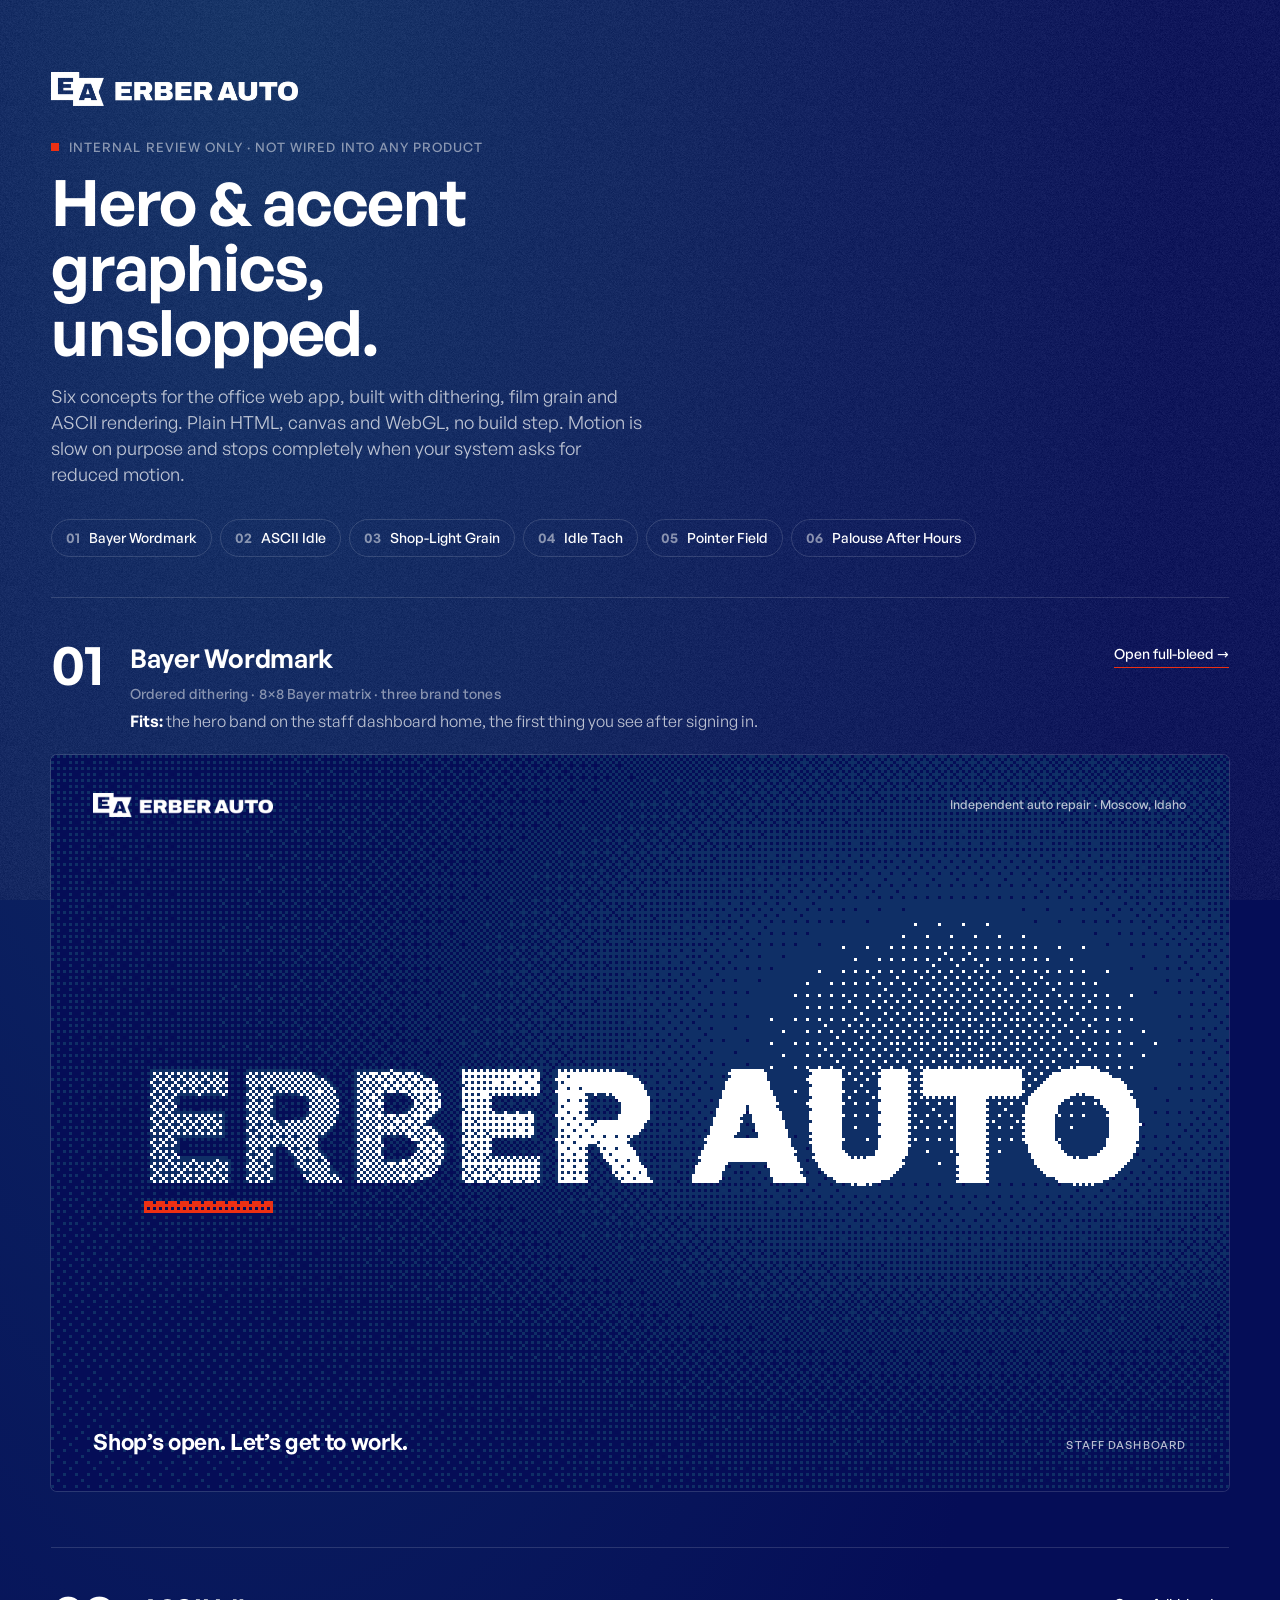
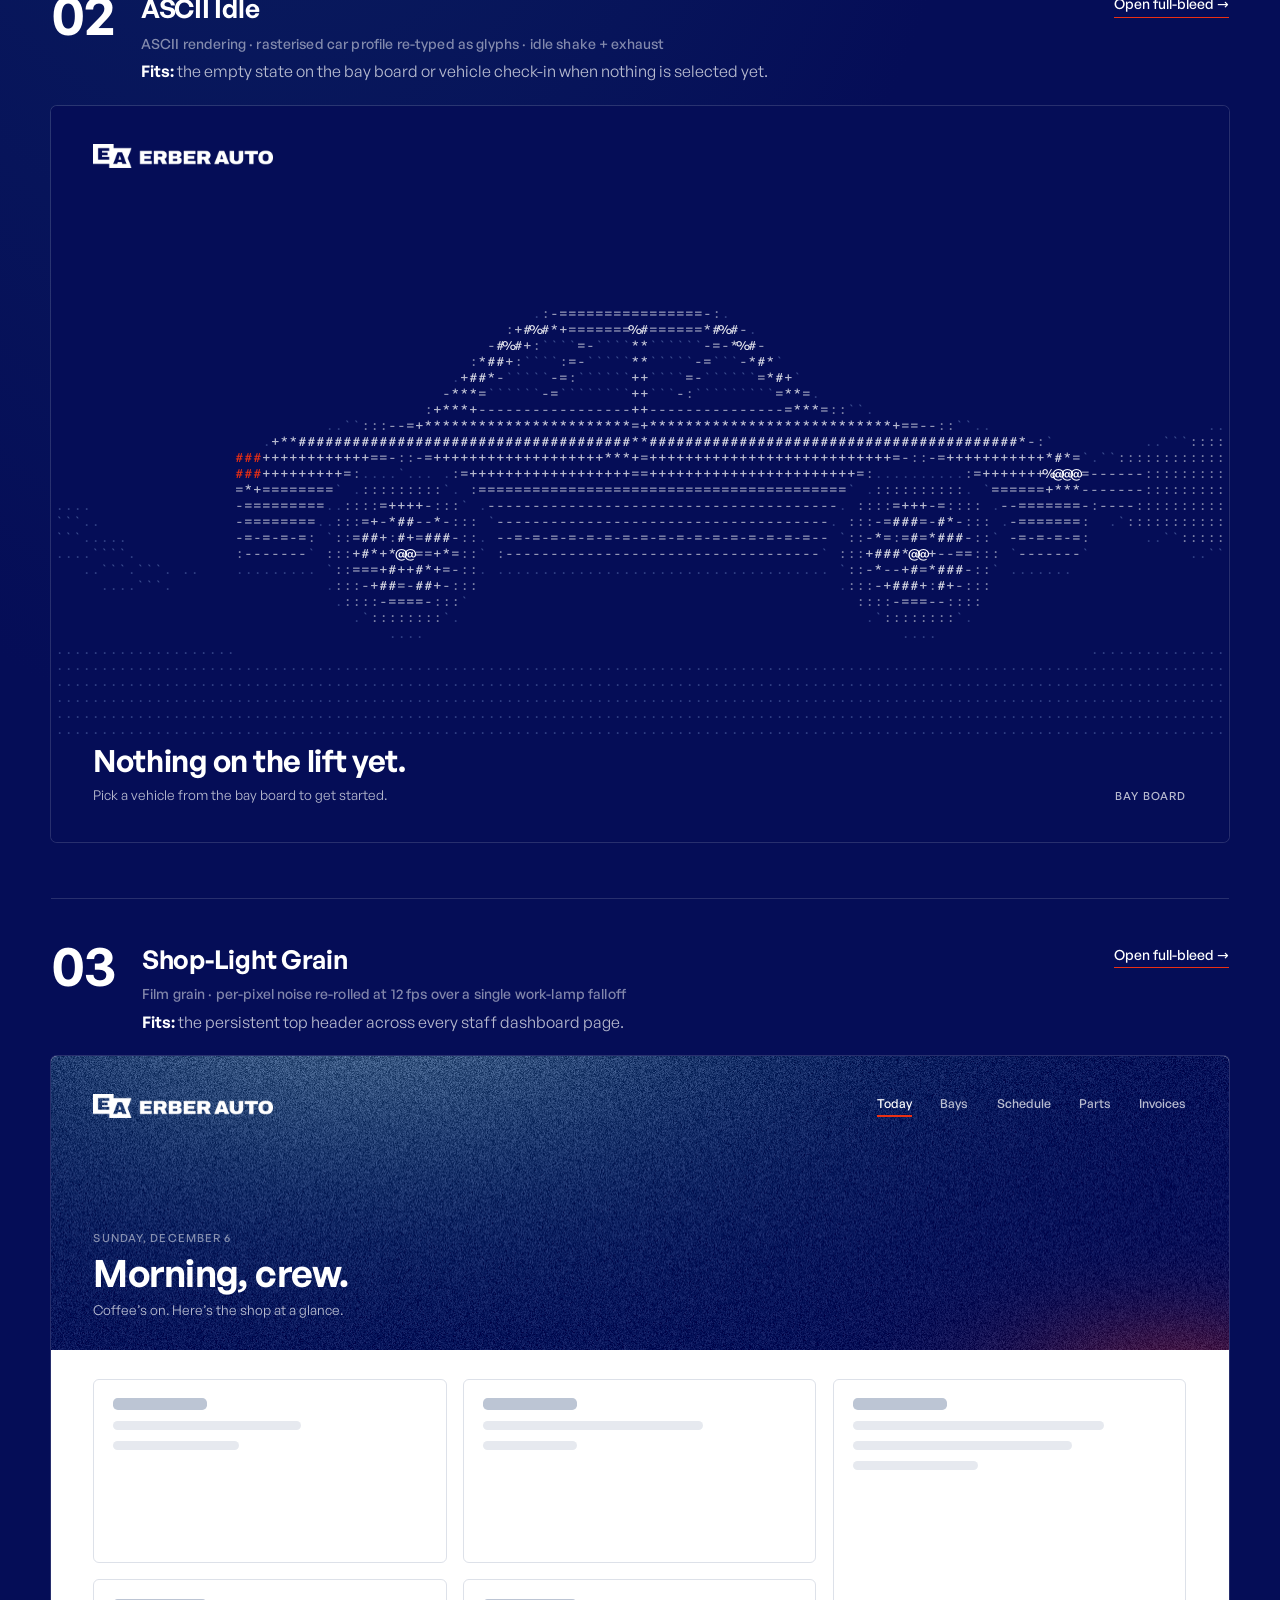
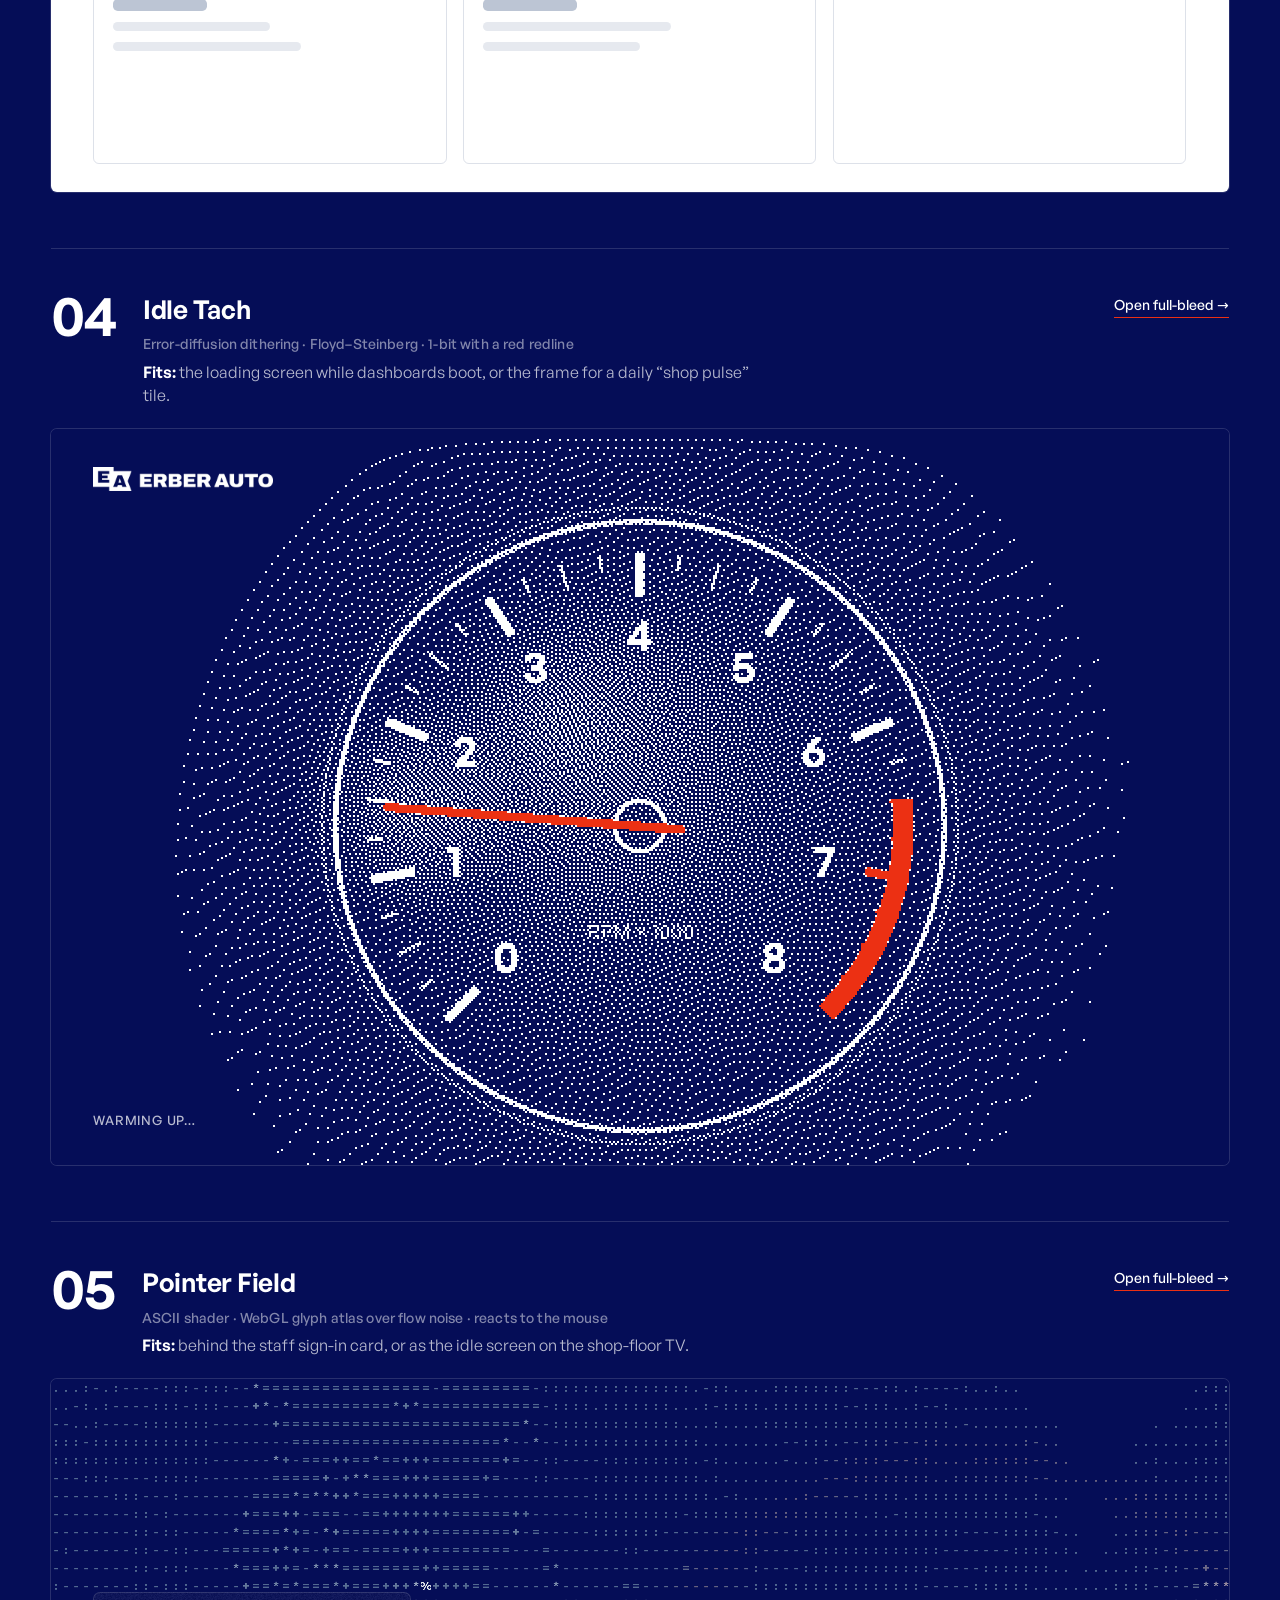
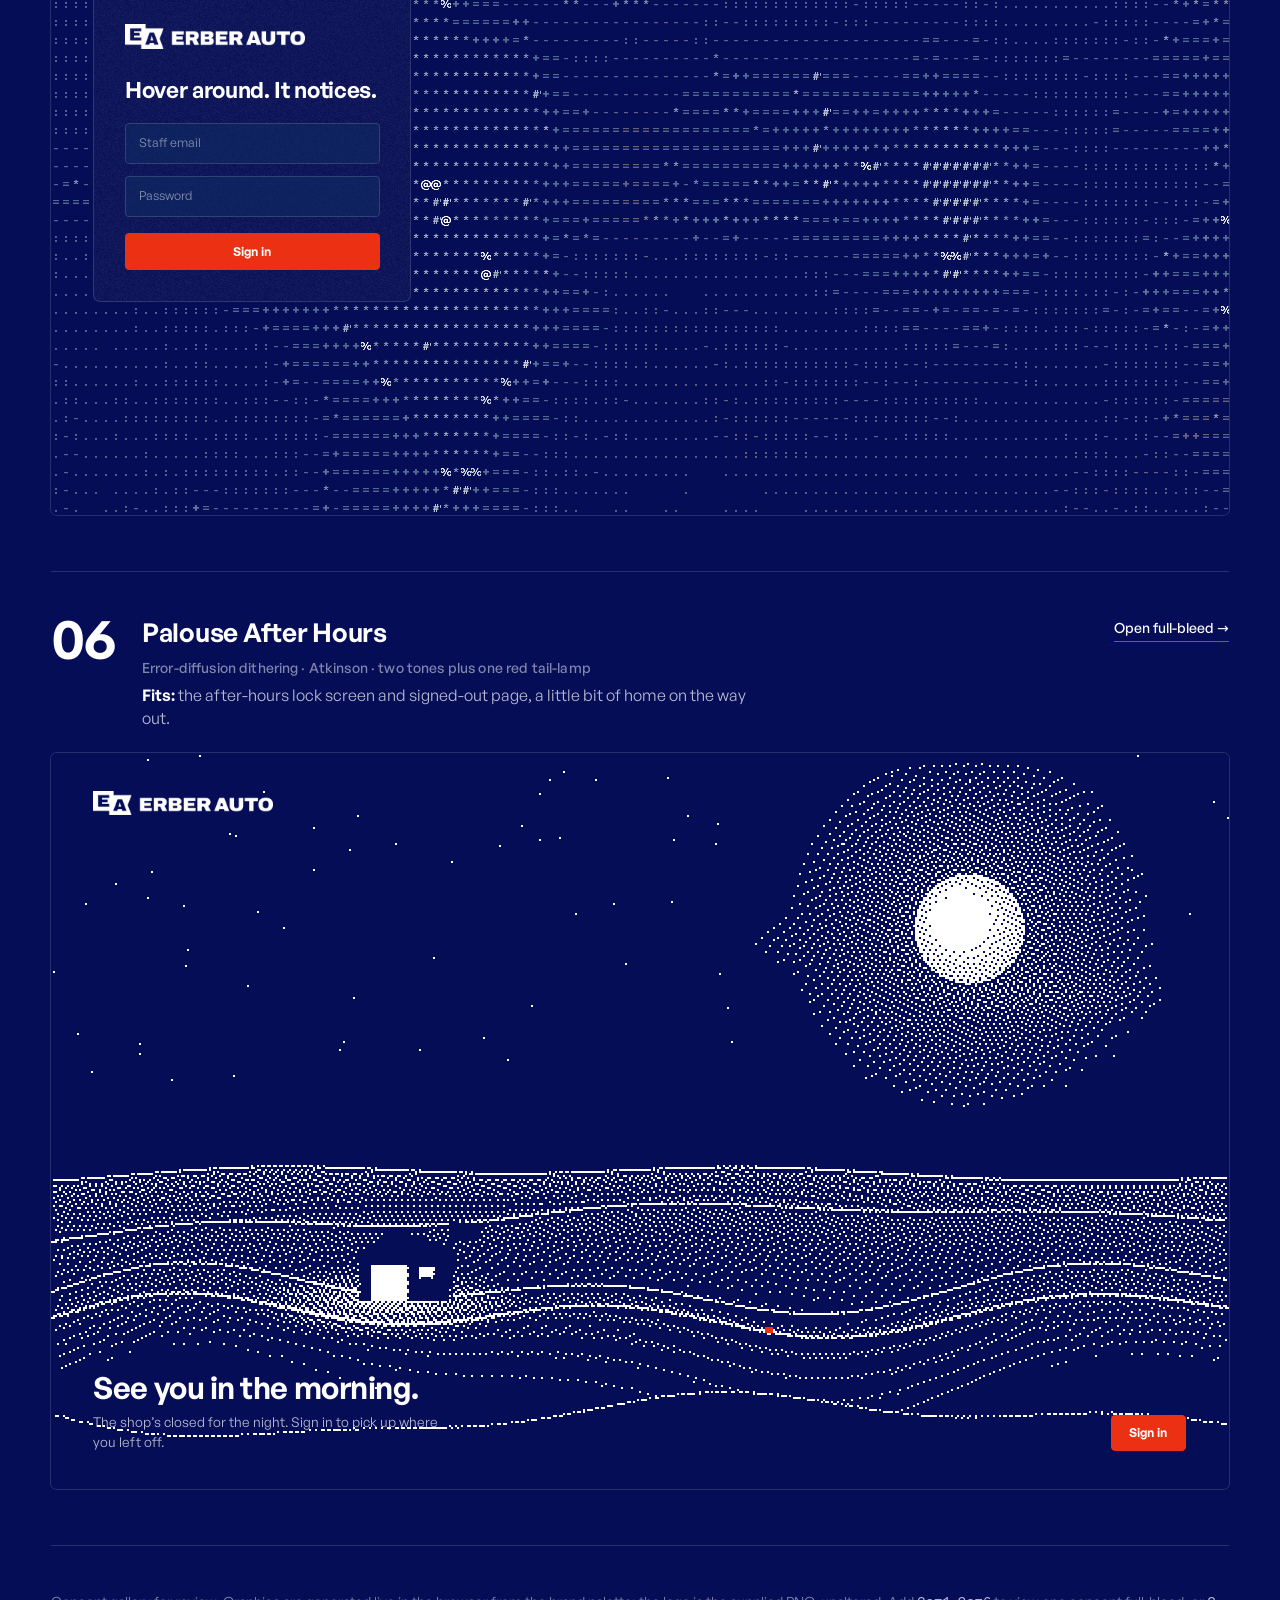
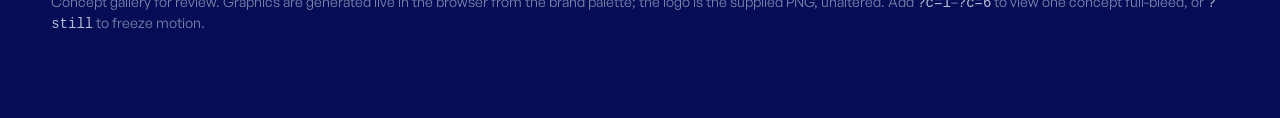
==== concepts/index.html @ 8f496915 "Add unslop hero and accent graphics concept gallery under concepts/ Co-authored-by: wil-ErberAuto-co" ====
<!doctype html>
<html lang="en">
<head>
  <meta charset="utf-8">
  <meta name="viewport" content="width=device-width, initial-scale=1">
  <meta name="robots" content="noindex">
  <title>Erber Auto — hero &amp; accent concepts (internal review)</title>
  <link rel="stylesheet" href="assets/gallery.css">
</head>
<body>
  <header class="gallery-head">
    <img class="logo" src="assets/erber-logo-white.png" alt="Erber Auto" width="480" height="66">
    <div class="intro">
      <p class="eyebrow">Internal review only &middot; not wired into any product</p>
      <h1>Hero &amp; accent graphics, unslopped.</h1>
      <p class="lede">Six concepts for the office web app, built with dithering, film grain and ASCII rendering. Plain HTML, canvas and WebGL, no build step. Motion is slow on purpose and stops completely when your system asks for reduced motion.</p>
    </div>
    <nav class="index" aria-label="Concepts">
      <a href="#c1"><b>01</b> Bayer Wordmark</a>
      <a href="#c2"><b>02</b> ASCII Idle</a>
      <a href="#c3"><b>03</b> Shop-Light Grain</a>
      <a href="#c4"><b>04</b> Idle Tach</a>
      <a href="#c5"><b>05</b> Pointer Field</a>
      <a href="#c6"><b>06</b> Palouse After Hours</a>
    </nav>
  </header>

  <main>
    <section class="concept" id="c1" data-c="1" data-fx="wordmark">
      <div class="concept-meta">
        <span class="num">01</span>
        <div>
          <h2>Bayer Wordmark</h2>
          <p class="tech">Ordered dithering &middot; 8&times;8 Bayer matrix &middot; three brand tones</p>
          <p class="fit"><b>Fits:</b> the hero band on the staff dashboard home, the first thing you see after signing in.</p>
        </div>
        <a class="open" href="?c=1">Open full-bleed &rarr;</a>
      </div>
      <div class="stage">
        <div class="overlay o1">
          <div class="bar">
            <img class="logo" src="assets/erber-logo-white.png" alt="Erber Auto" width="480" height="66">
            <span>Independent auto repair &middot; Moscow, Idaho</span>
          </div>
          <div class="foot">
            <p class="say">Shop&rsquo;s open. Let&rsquo;s get to work.</p>
            <span class="tag">Staff dashboard</span>
          </div>
        </div>
      </div>
    </section>

    <section class="concept" id="c2" data-c="2" data-fx="ascii-car">
      <div class="concept-meta">
        <span class="num">02</span>
        <div>
          <h2>ASCII Idle</h2>
          <p class="tech">ASCII rendering &middot; rasterised car profile re-typed as glyphs &middot; idle shake + exhaust</p>
          <p class="fit"><b>Fits:</b> the empty state on the bay board or vehicle check-in when nothing is selected yet.</p>
        </div>
        <a class="open" href="?c=2">Open full-bleed &rarr;</a>
      </div>
      <div class="stage">
        <div class="overlay o2">
          <img class="logo" src="assets/erber-logo-white.png" alt="Erber Auto" width="480" height="66">
          <div class="foot">
            <div>
              <p class="say">Nothing on the lift yet.</p>
              <p class="sub">Pick a vehicle from the bay board to get started.</p>
            </div>
            <span class="tag">Bay board</span>
          </div>
        </div>
      </div>
    </section>

    <section class="concept" id="c3" data-c="3" data-fx="grain-header">
      <div class="concept-meta">
        <span class="num">03</span>
        <div>
          <h2>Shop-Light Grain</h2>
          <p class="tech">Film grain &middot; per-pixel noise re-rolled at 12 fps over a single work-lamp falloff</p>
          <p class="fit"><b>Fits:</b> the persistent top header across every staff dashboard page.</p>
        </div>
        <a class="open" href="?c=3">Open full-bleed &rarr;</a>
      </div>
      <div class="stage s3">
        <div class="grain-host">
          <div class="overlay o3">
            <div class="bar">
              <img class="logo" src="assets/erber-logo-white.png" alt="Erber Auto" width="480" height="66">
              <nav aria-label="Example navigation">
                <a class="on">Today</a><a>Bays</a><a>Schedule</a><a>Parts</a><a>Invoices</a>
              </nav>
            </div>
            <div class="greet">
              <p class="date" data-today></p>
              <p class="say">Morning, crew.</p>
              <p class="sub">Coffee&rsquo;s on. Here&rsquo;s the shop at a glance.</p>
            </div>
          </div>
        </div>
        <div class="skeleton" aria-hidden="true">
          <div class="card"><i></i><i class="w60"></i><i class="w40"></i></div>
          <div class="card"><i></i><i class="w70"></i><i class="w30"></i></div>
          <div class="card"><i></i><i class="w50"></i><i class="w60"></i></div>
          <div class="card wide"><i></i><i class="w80"></i><i class="w70"></i><i class="w40"></i></div>
          <div class="card"><i></i><i class="w60"></i><i class="w50"></i></div>
        </div>
      </div>
    </section>

    <section class="concept" id="c4" data-c="4" data-fx="tach">
      <div class="concept-meta">
        <span class="num">04</span>
        <div>
          <h2>Idle Tach</h2>
          <p class="tech">Error-diffusion dithering &middot; Floyd&ndash;Steinberg &middot; 1-bit with a red redline</p>
          <p class="fit"><b>Fits:</b> the loading screen while dashboards boot, or the frame for a daily &ldquo;shop pulse&rdquo; tile.</p>
        </div>
        <a class="open" href="?c=4">Open full-bleed &rarr;</a>
      </div>
      <div class="stage">
        <div class="overlay o4">
          <img class="logo" src="assets/erber-logo-white.png" alt="Erber Auto" width="480" height="66">
          <p class="say">Warming up&hellip;</p>
        </div>
      </div>
    </section>

    <section class="concept" id="c5" data-c="5" data-fx="ascii-field">
      <div class="concept-meta">
        <span class="num">05</span>
        <div>
          <h2>Pointer Field</h2>
          <p class="tech">ASCII shader &middot; WebGL glyph atlas over flow noise &middot; reacts to the mouse</p>
          <p class="fit"><b>Fits:</b> behind the staff sign-in card, or as the idle screen on the shop-floor TV.</p>
        </div>
        <a class="open" href="?c=5">Open full-bleed &rarr;</a>
      </div>
      <div class="stage">
        <div class="overlay o5">
          <div class="signin">
            <img class="logo" src="assets/erber-logo-white.png" alt="Erber Auto" width="480" height="66">
            <p class="say">Hover around. It notices.</p>
            <div class="field">Staff email</div>
            <div class="field">Password</div>
            <div class="btn">Sign in</div>
          </div>
        </div>
      </div>
    </section>

    <section class="concept" id="c6" data-c="6" data-fx="palouse">
      <div class="concept-meta">
        <span class="num">06</span>
        <div>
          <h2>Palouse After Hours</h2>
          <p class="tech">Error-diffusion dithering &middot; Atkinson &middot; two tones plus one red tail-lamp</p>
          <p class="fit"><b>Fits:</b> the after-hours lock screen and signed-out page, a little bit of home on the way out.</p>
        </div>
        <a class="open" href="?c=6">Open full-bleed &rarr;</a>
      </div>
      <div class="stage">
        <div class="overlay o6">
          <img class="logo" src="assets/erber-logo-white.png" alt="Erber Auto" width="480" height="66">
          <div class="foot">
            <div>
              <p class="say">See you in the morning.</p>
              <p class="sub">The shop&rsquo;s closed for the night. Sign in to pick up where you left off.</p>
            </div>
            <span class="btn">Sign in</span>
          </div>
        </div>
      </div>
    </section>
  </main>

  <footer class="gallery-foot">
    <p>Concept gallery for review. Graphics are generated live in the browser from the brand palette; the logo is the supplied PNG, unaltered. Add <code>?c=1</code>&ndash;<code>?c=6</code> to view one concept full-bleed, or <code>?still</code> to freeze motion.</p>
  </footer>

  <script src="js/core.js"></script>
  <script src="js/c1-wordmark.js"></script>
  <script src="js/c2-ascii-car.js"></script>
  <script src="js/c3-grain-header.js"></script>
  <script src="js/c4-tach.js"></script>
  <script src="js/c5-ascii-field.js"></script>
  <script src="js/c6-palouse.js"></script>
  <script>
    document.querySelectorAll('[data-today]').forEach(function (el) {
      el.textContent = new Date().toLocaleDateString('en-US', { weekday: 'long', month: 'long', day: 'numeric' });
    });
    ErberFX.boot();
  </script>
</body>
</html>
---- concepts/assets/gallery.css ----
@font-face { font-family: "General Sans"; src: url("fonts/GeneralSans-Regular.otf") format("opentype"); font-weight: 400; font-display: swap; }
@font-face { font-family: "General Sans"; src: url("fonts/GeneralSans-Medium.otf") format("opentype"); font-weight: 500; font-display: swap; }
@font-face { font-family: "General Sans"; src: url("fonts/GeneralSans-Semibold.otf") format("opentype"); font-weight: 600; font-display: swap; }
@font-face { font-family: "General Sans"; src: url("fonts/GeneralSans-Bold.otf") format("opentype"); font-weight: 700; font-display: swap; }

:root {
  --navy: #0F2F66;
  --dark: #050D57;
  --red: #EC3013;
  --white: #FFFFFF;
  --ink-soft: rgba(255, 255, 255, 0.72);
  --ink-faint: rgba(255, 255, 255, 0.5);
  --rule: rgba(255, 255, 255, 0.14);
}

* { box-sizing: border-box; }

html { background: var(--dark); }

body {
  margin: 0;
  color: var(--white);
  font-family: "General Sans", system-ui, sans-serif;
  font-weight: 400;
  line-height: 1.45;
  -webkit-font-smoothing: antialiased;
  background: radial-gradient(120% 60% at 20% 0%, var(--navy) 0%, var(--dark) 60%);
  min-height: 100vh;
}

body::before {
  content: "";
  position: fixed;
  inset: 0;
  pointer-events: none;
  background-image: var(--grain);
  z-index: 0;
}

.gallery-head, main, .gallery-foot { position: relative; z-index: 1; width: min(1280px, 92vw); margin: 0 auto; }

.gallery-head { padding: 72px 0 40px; display: grid; gap: 32px; }
.gallery-head .logo { height: 34px; width: auto; }
.eyebrow { margin: 0 0 12px; font-weight: 500; font-size: 13px; letter-spacing: 0.08em; text-transform: uppercase; color: var(--ink-faint); }
.eyebrow::before { content: ""; display: inline-block; width: 8px; height: 8px; margin-right: 10px; background: var(--red); vertical-align: 1px; }
h1 { margin: 0; font-weight: 600; font-size: clamp(36px, 5vw, 64px); line-height: 1.02; letter-spacing: -0.02em; max-width: 14ch; }
.lede { margin: 18px 0 0; max-width: 60ch; font-size: 18px; color: var(--ink-soft); }

.index { display: flex; flex-wrap: wrap; gap: 8px; }
.index a {
  color: var(--white); text-decoration: none; font-size: 14px; font-weight: 500;
  padding: 8px 14px; border: 1px solid var(--rule); border-radius: 999px;
}
.index a b { font-weight: 600; color: var(--ink-faint); margin-right: 6px; font-variant-numeric: tabular-nums; }
.index a:hover { border-color: var(--white); }

.concept { padding: 40px 0 56px; border-top: 1px solid var(--rule); }
.concept-meta { display: grid; grid-template-columns: auto 1fr auto; gap: 28px; align-items: start; margin-bottom: 22px; }
.num { font-weight: 600; font-size: 56px; line-height: 0.9; letter-spacing: -0.03em; font-variant-numeric: tabular-nums; }
h2 { margin: 2px 0 6px; font-size: 26px; font-weight: 600; letter-spacing: -0.01em; }
.tech { margin: 0 0 6px; font-size: 14px; font-weight: 500; color: var(--ink-faint); letter-spacing: 0.01em; }
.fit { margin: 0; font-size: 16px; color: var(--ink-soft); max-width: 70ch; }
.fit b { color: var(--white); font-weight: 600; }
.open { color: var(--white); font-size: 14px; font-weight: 500; text-decoration: none; border-bottom: 1px solid var(--red); padding-bottom: 2px; white-space: nowrap; margin-top: 6px; }

.stage {
  position: relative;
  aspect-ratio: 16 / 10;
  overflow: hidden;
  border-radius: 6px;
  background: var(--dark);
  container-type: inline-size;
  box-shadow: 0 0 0 1px var(--rule);
}

canvas.fx { position: absolute; inset: 0; width: 100%; height: 100%; display: block; }
canvas.pixel { image-rendering: pixelated; }

.overlay { position: absolute; inset: 0; padding: 3.2cqw 3.6cqw; display: flex; flex-direction: column; justify-content: space-between; pointer-events: none; }
.overlay .logo { height: 2.1cqw; width: auto; display: block; align-self: flex-start; flex: none; }
.overlay .say { margin: 0; font-weight: 600; font-size: 2.6cqw; letter-spacing: -0.015em; line-height: 1.1; }
.overlay .sub { margin: 0.6cqw 0 0; font-size: 1.15cqw; color: var(--ink-soft); max-width: 44ch; }
.overlay .tag { font-size: 0.95cqw; font-weight: 500; letter-spacing: 0.1em; text-transform: uppercase; color: var(--ink-soft); }
.overlay .foot { display: flex; justify-content: space-between; align-items: flex-end; gap: 2cqw; }
.overlay .btn {
  display: inline-block; pointer-events: auto; background: var(--red); color: var(--white);
  font-weight: 600; font-size: 1.05cqw; padding: 0.8cqw 1.6cqw; border-radius: 0.35cqw;
}

.o1 .bar { display: flex; justify-content: space-between; align-items: center; font-size: 1.05cqw; font-weight: 500; color: var(--ink-soft); }
.o1 .say { font-size: 1.9cqw; }

.o4 { align-items: flex-start; }
.o4 .say { font-size: 1.1cqw; font-weight: 500; letter-spacing: 0.06em; text-transform: uppercase; color: var(--ink-soft); }

.o5 { justify-content: center; }
.o5 .signin {
  pointer-events: auto;
  width: 27cqw; padding: 2.6cqw; display: grid; gap: 1cqw;
  background: var(--dark); border: 1px solid var(--rule); border-radius: 0.6cqw;
  background-image: var(--grain);
}
.o5 .say { font-size: 1.9cqw; margin: 1.4cqw 0 0.8cqw; }
.o5 .field {
  font-size: 1.05cqw; color: var(--ink-faint); padding: 0.9cqw 1.1cqw;
  border: 1px solid var(--rule); border-radius: 0.35cqw; background: rgba(15, 47, 102, 0.55);
}
.o5 .btn { text-align: center; margin-top: 0.4cqw; }

.s3 { background: var(--white); }
.s3 .grain-host { position: absolute; left: 0; right: 0; top: 0; height: 40%; overflow: hidden; }
.o3 { padding-bottom: 2.6cqw; }
.o3 .bar { display: flex; justify-content: space-between; align-items: center; }
.o3 nav { display: flex; gap: 2.4cqw; font-size: 1.05cqw; font-weight: 500; }
.o3 nav a { color: var(--ink-soft); padding-bottom: 0.4cqw; }
.o3 nav a.on { color: var(--white); box-shadow: inset 0 -2px 0 var(--red); }
.o3 .date { margin: 0 0 0.5cqw; font-size: 0.95cqw; font-weight: 500; letter-spacing: 0.1em; text-transform: uppercase; color: var(--ink-faint); }
.o3 .say { font-size: 3.2cqw; }
.skeleton {
  position: absolute; left: 0; right: 0; bottom: 0; top: 40%;
  padding: 2.4cqw 3.6cqw; display: grid; gap: 1.4cqw;
  grid-template-columns: repeat(3, 1fr); grid-template-rows: 1fr 1fr;
}
.skeleton .card { border: 1px solid rgba(15, 47, 102, 0.14); border-radius: 0.5cqw; padding: 1.6cqw; display: grid; align-content: start; gap: 0.9cqw; }
.skeleton .card.wide { grid-row: 1 / span 2; grid-column: 3; }
.skeleton i { display: block; height: 0.8cqw; border-radius: 0.4cqw; background: rgba(15, 47, 102, 0.1); }
.skeleton i:first-child { width: 30%; height: 1cqw; background: rgba(15, 47, 102, 0.28); }
.skeleton .w30 { width: 30%; } .skeleton .w40 { width: 40%; } .skeleton .w50 { width: 50%; }
.skeleton .w60 { width: 60%; } .skeleton .w70 { width: 70%; } .skeleton .w80 { width: 80%; }

.gallery-foot { padding: 32px 0 72px; border-top: 1px solid var(--rule); color: var(--ink-faint); font-size: 14px; }
.gallery-foot code { color: var(--ink-soft); }

body.solo { background: var(--dark); }
body.solo::before, body.solo .gallery-head, body.solo .gallery-foot, body.solo .concept-meta { display: none; }
body.solo main { width: 100vw; }
body.solo .concept { padding: 0; border: 0; }
body.solo .stage { width: 100vw; height: 100vh; aspect-ratio: auto; border-radius: 0; box-shadow: none; }

@media (max-width: 720px) {
  .concept-meta { grid-template-columns: auto 1fr; }
  .open { grid-column: 2; }
}
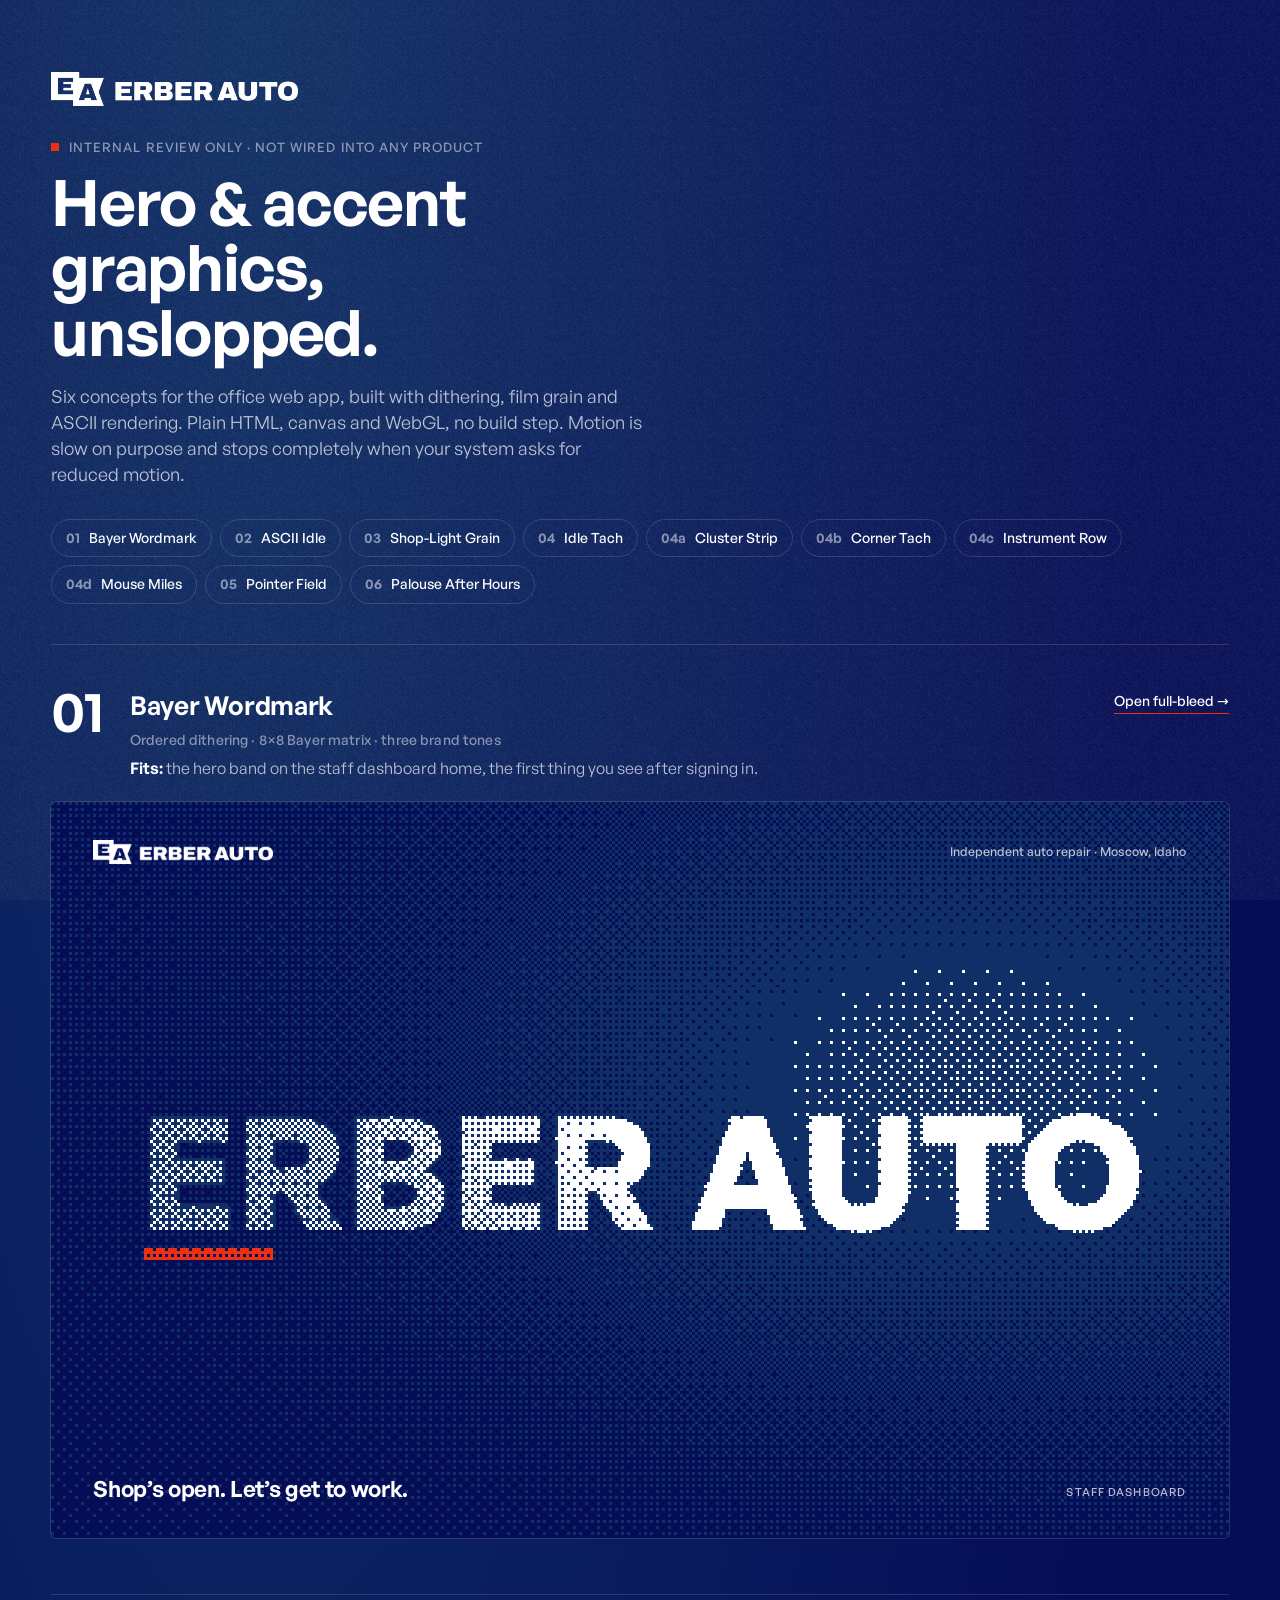
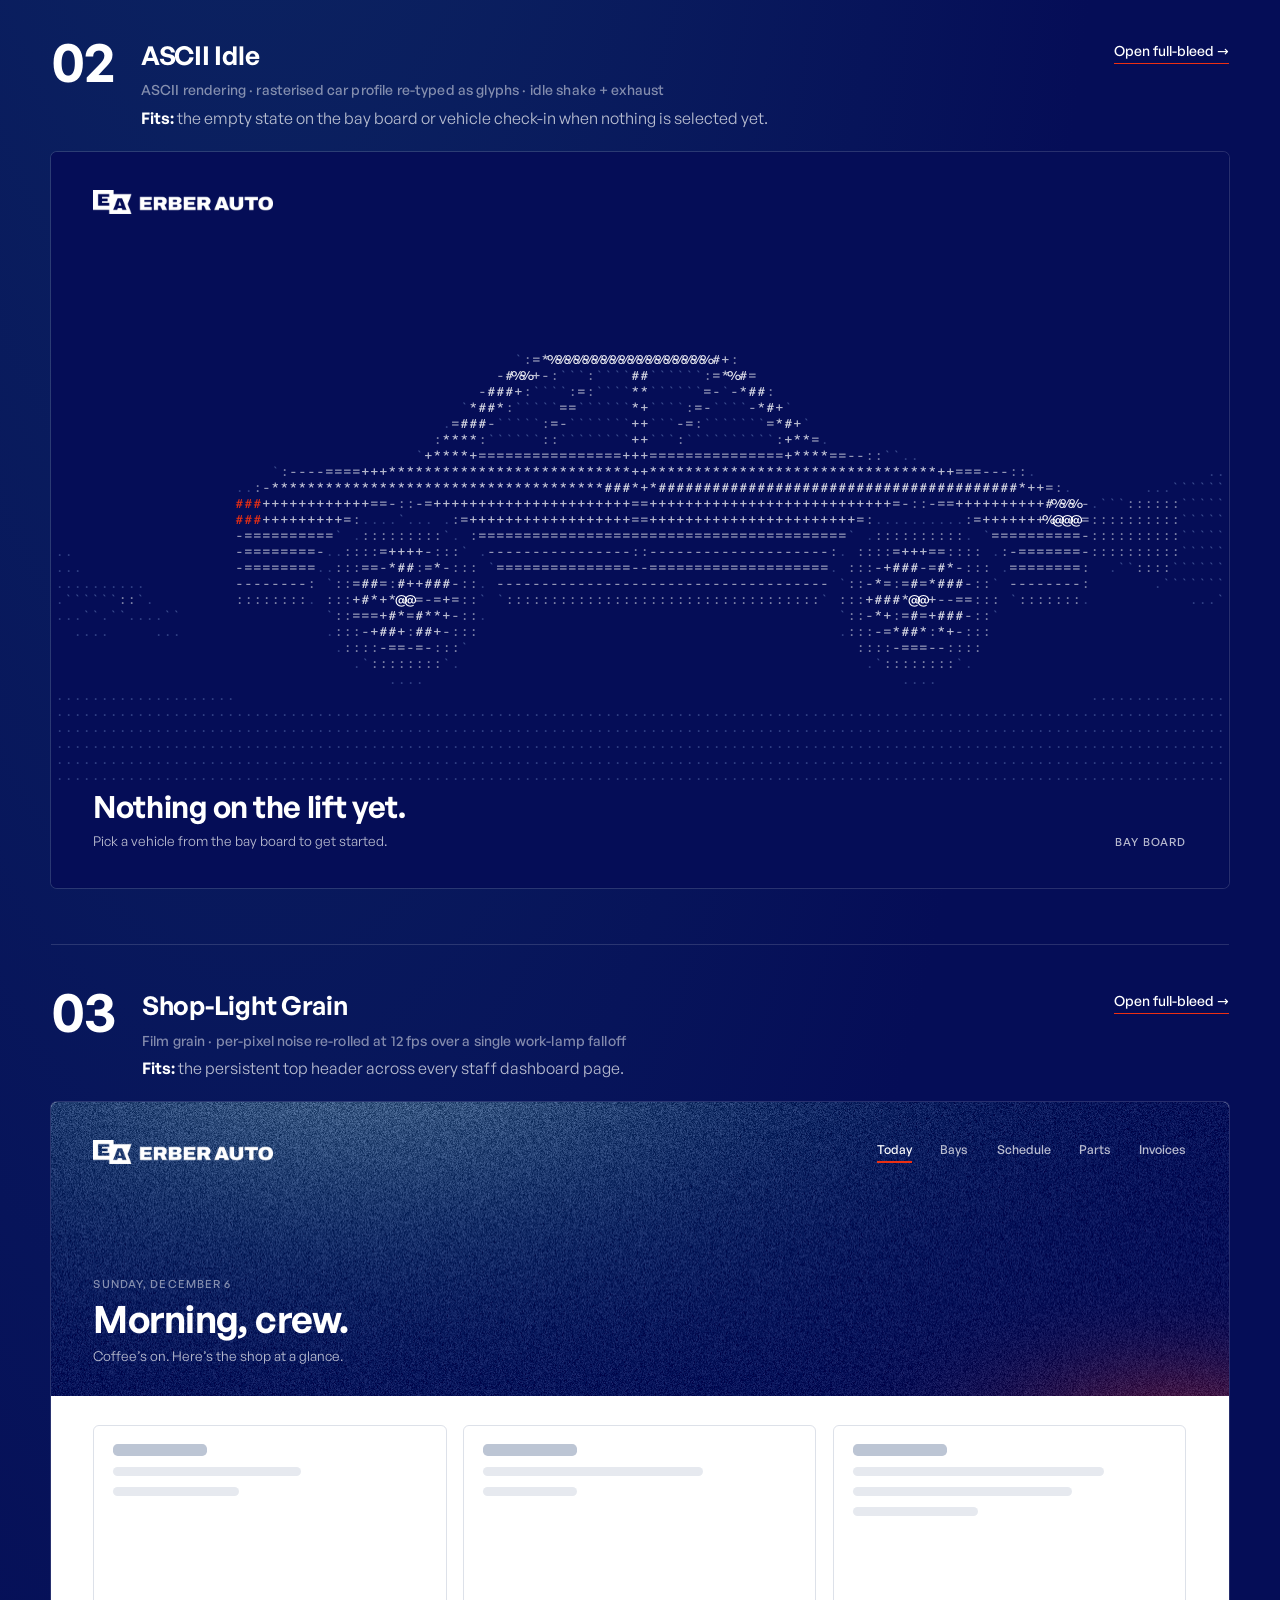
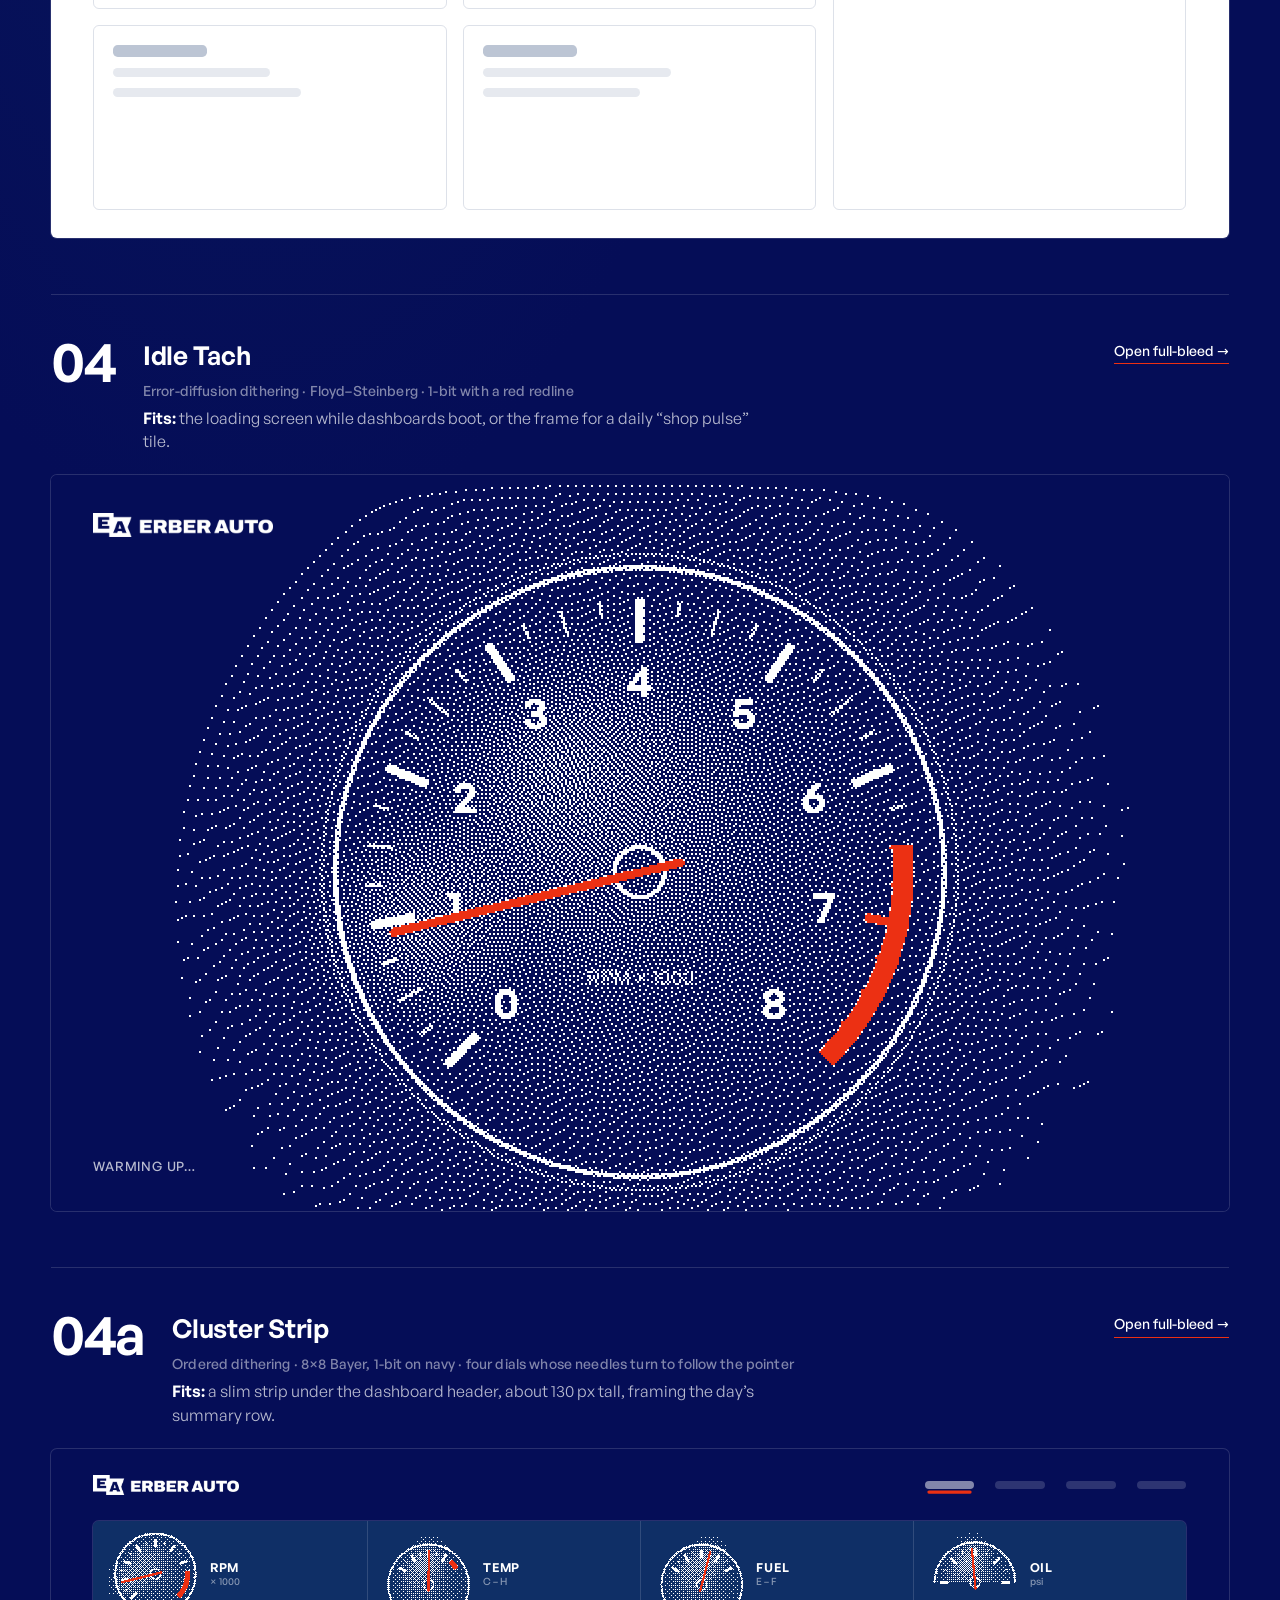
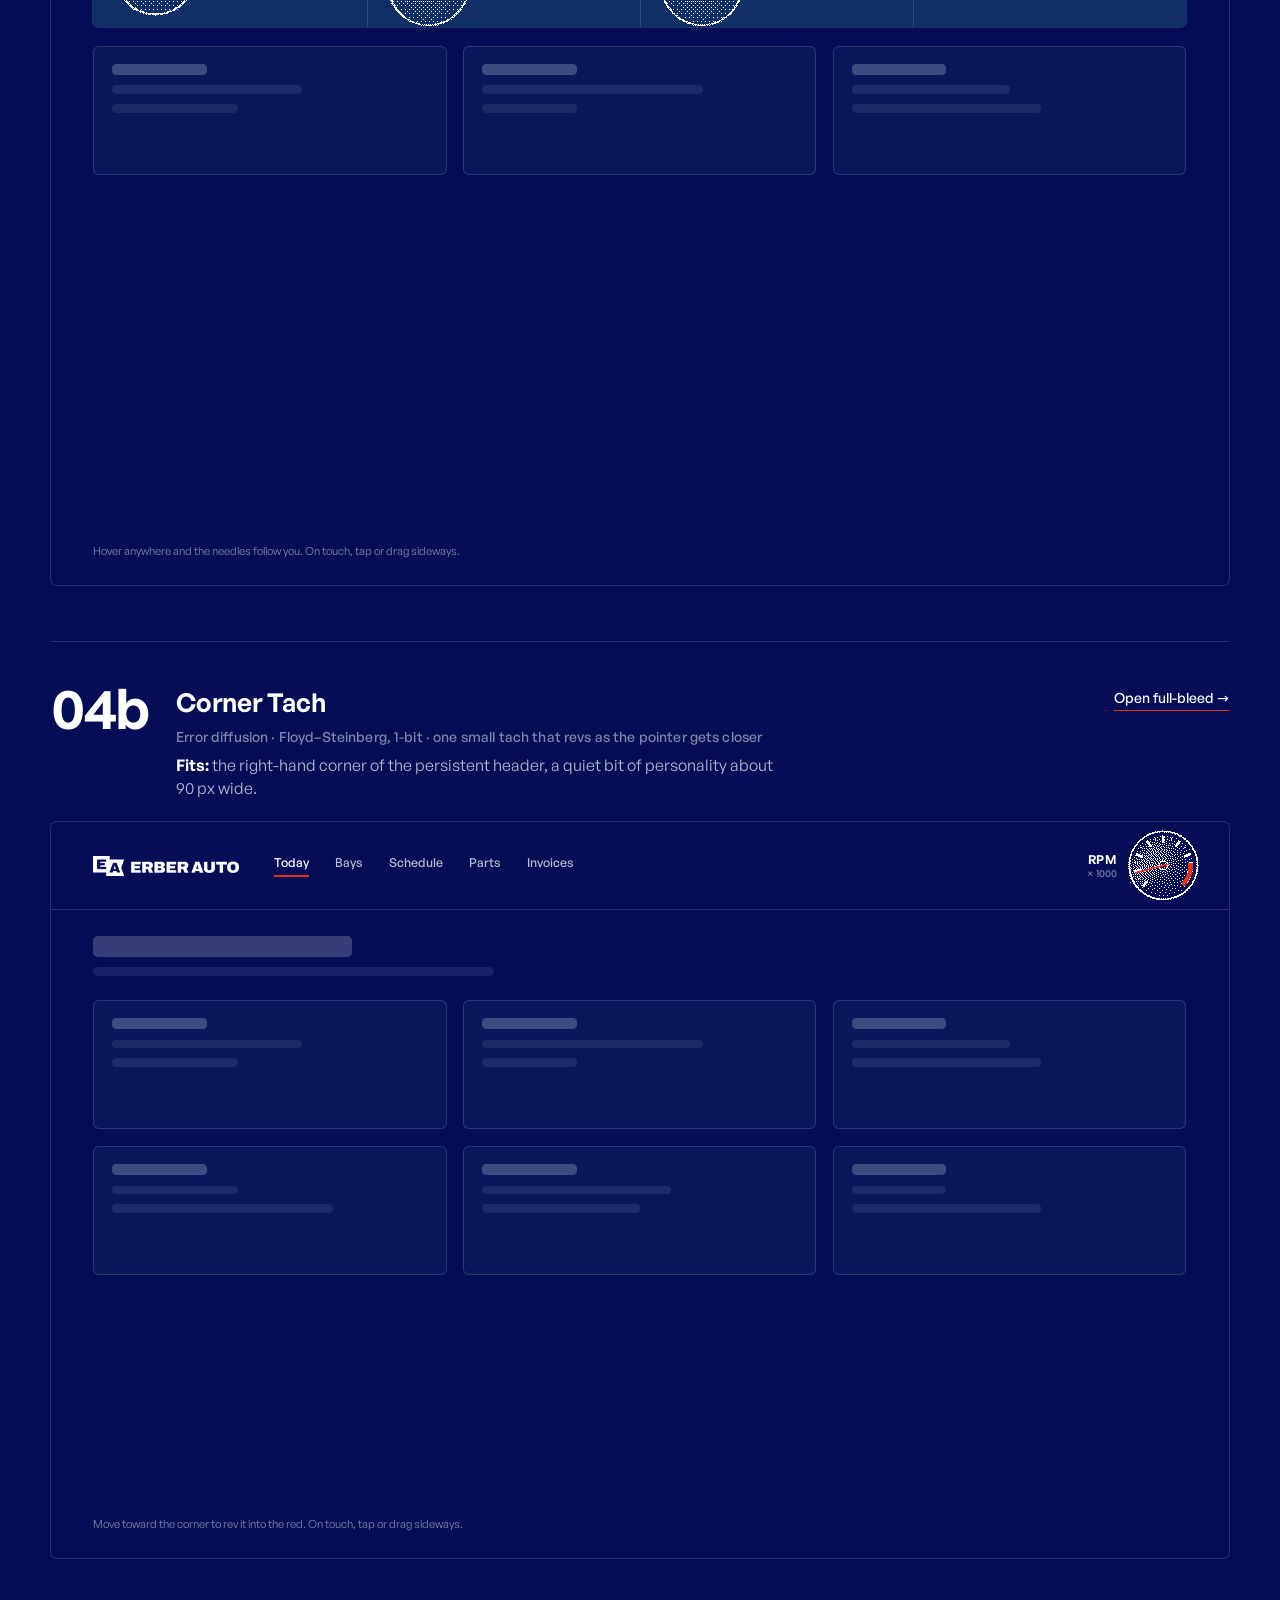
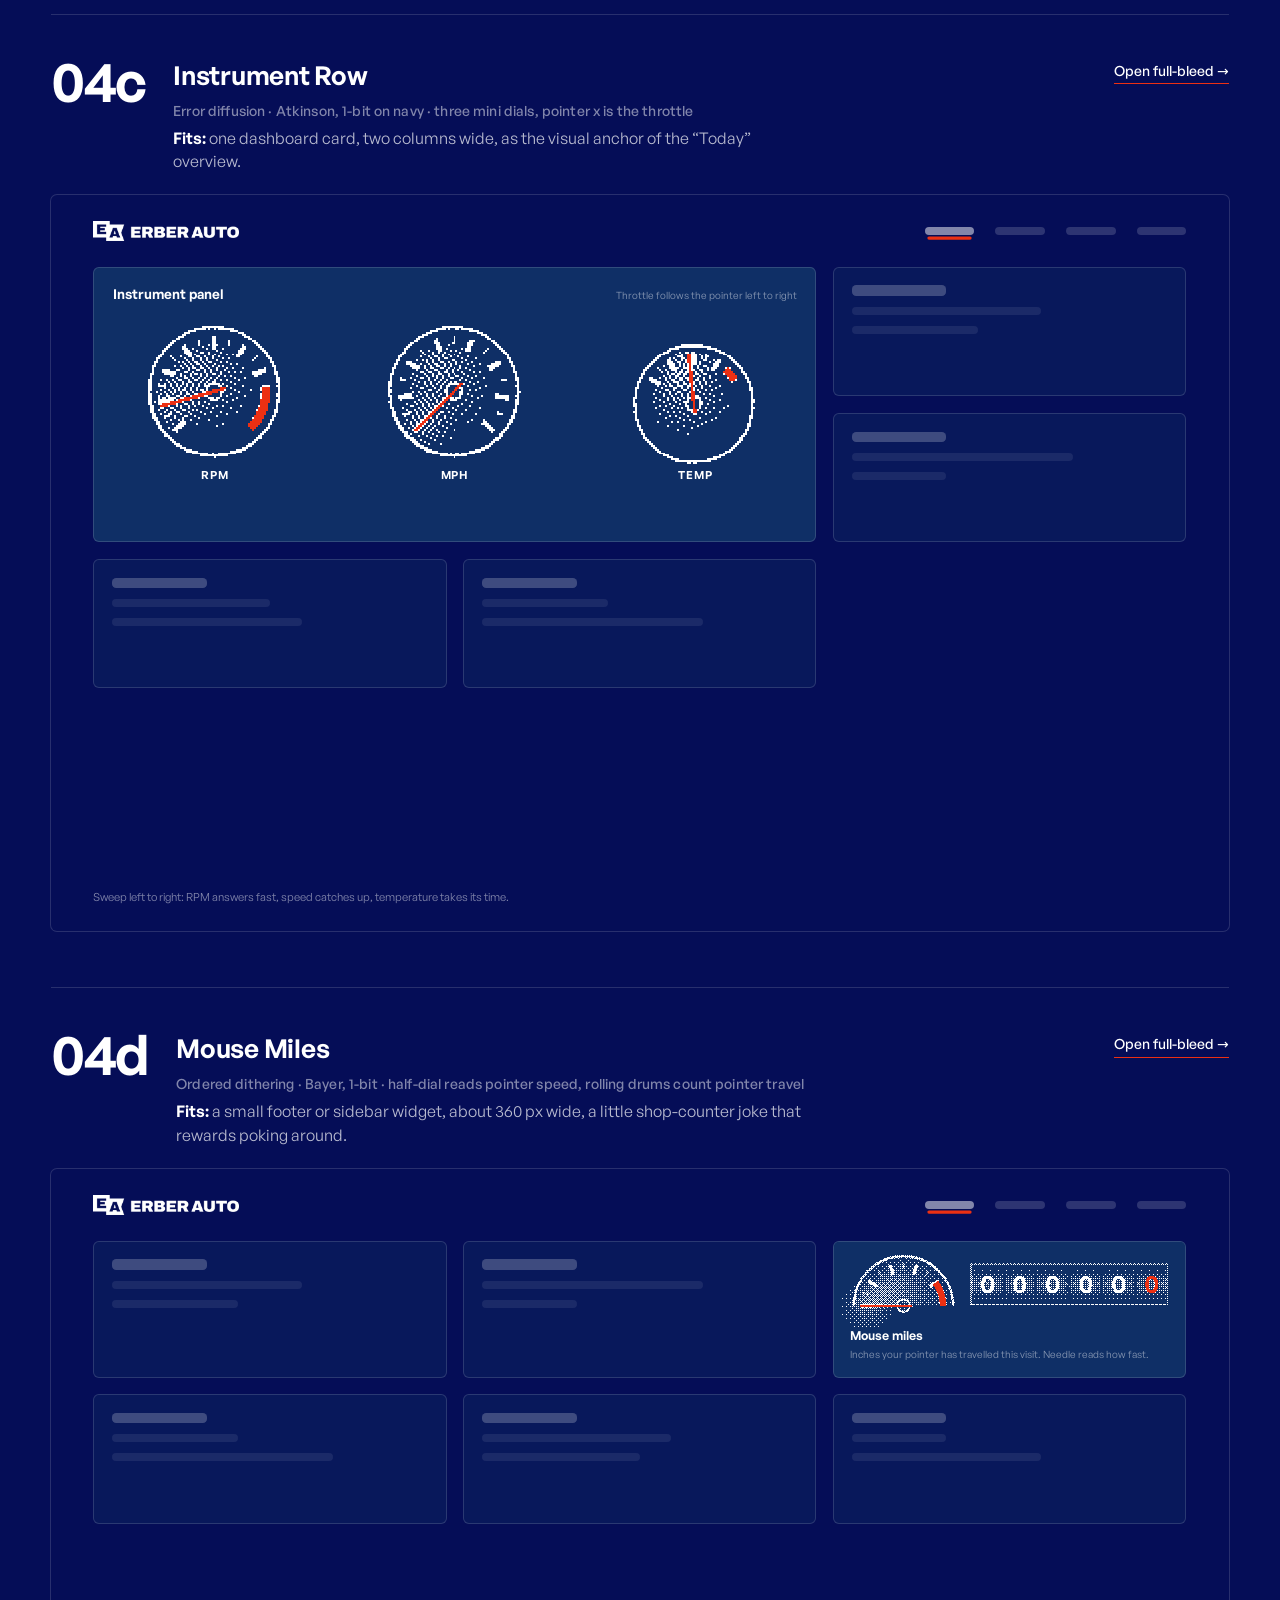
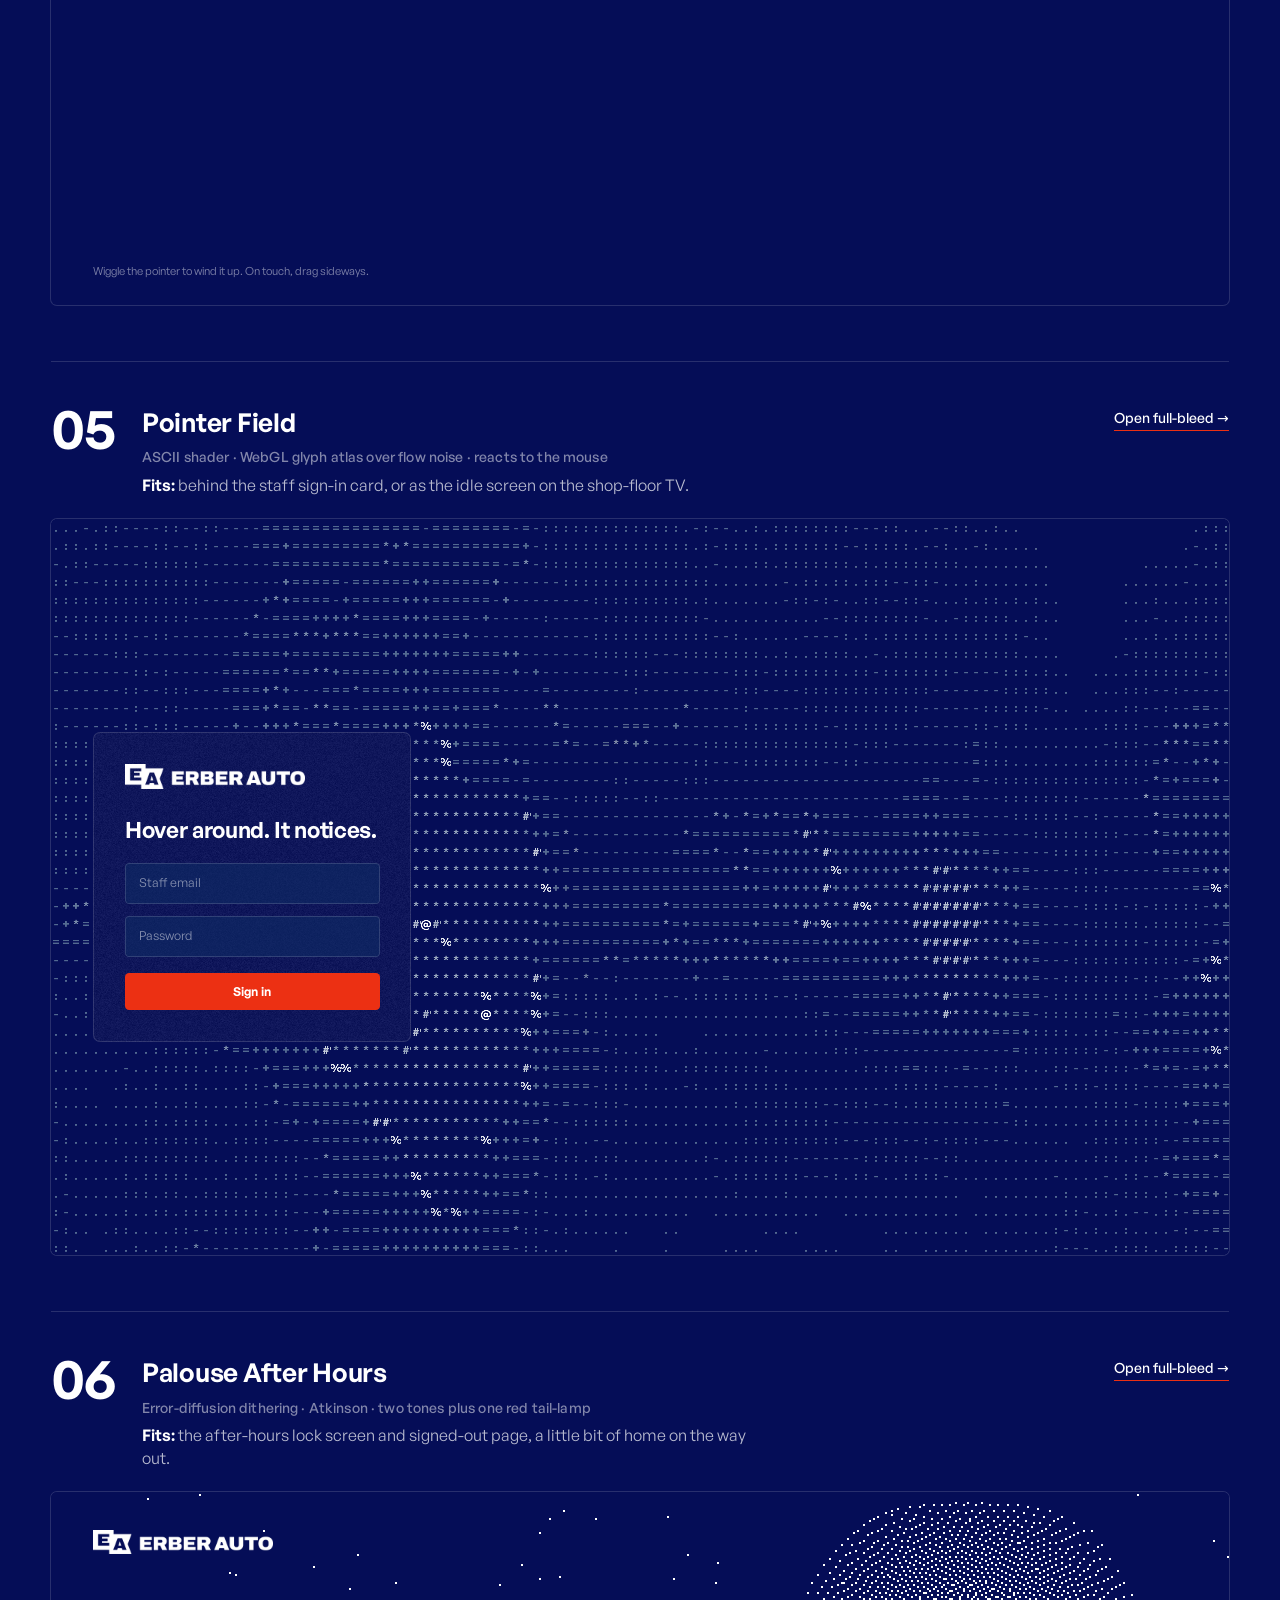
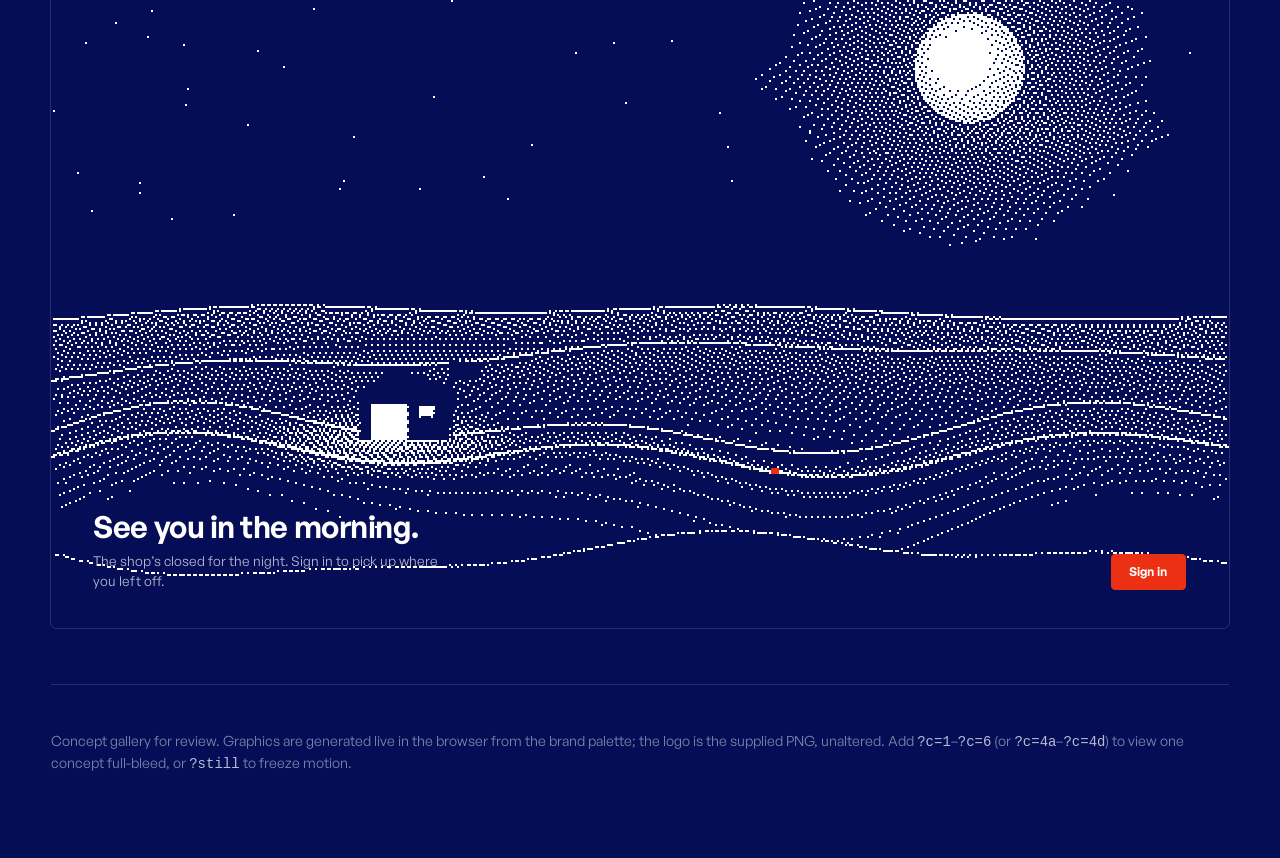
==== commit 9ecd821b: "Add compact pointer-reactive tach variations 04a-04d to concept gallery Co-authored-by: wil-ErberAut" ====
--- a/concepts/index.html
+++ b/concepts/index.html
@@ -20,6 +20,10 @@
       <a href="#c2"><b>02</b> ASCII Idle</a>
       <a href="#c3"><b>03</b> Shop-Light Grain</a>
       <a href="#c4"><b>04</b> Idle Tach</a>
+      <a href="#c4a"><b>04a</b> Cluster Strip</a>
+      <a href="#c4b"><b>04b</b> Corner Tach</a>
+      <a href="#c4c"><b>04c</b> Instrument Row</a>
+      <a href="#c4d"><b>04d</b> Mouse Miles</a>
       <a href="#c5"><b>05</b> Pointer Field</a>
       <a href="#c6"><b>06</b> Palouse After Hours</a>
     </nav>
@@ -128,6 +132,134 @@
       </div>
     </section>
 
+    <section class="concept variant" id="c4a" data-c="4a" data-fx="tach-strip">
+      <div class="concept-meta">
+        <span class="num">04a</span>
+        <div>
+          <h2>Cluster Strip</h2>
+          <p class="tech">Ordered dithering &middot; 8&times;8 Bayer, 1-bit on navy &middot; four dials whose needles turn to follow the pointer</p>
+          <p class="fit"><b>Fits:</b> a slim strip under the dashboard header, about 130&nbsp;px tall, framing the day&rsquo;s summary row.</p>
+        </div>
+        <a class="open" href="?c=4a">Open full-bleed &rarr;</a>
+      </div>
+      <div class="stage mini m4a">
+        <div class="mock-top">
+          <img class="logo" src="assets/erber-logo-white.png" alt="Erber Auto" width="480" height="66">
+          <div class="mock-nav" aria-hidden="true"><i></i><i></i><i></i><i></i></div>
+        </div>
+        <div class="strip" data-surface>
+          <div class="gauge"><div class="dial-slot"></div><div class="glabel"><b>RPM</b><span>&times; 1000</span></div></div>
+          <div class="gauge"><div class="dial-slot"></div><div class="glabel"><b>Temp</b><span>C &ndash; H</span></div></div>
+          <div class="gauge"><div class="dial-slot"></div><div class="glabel"><b>Fuel</b><span>E &ndash; F</span></div></div>
+          <div class="gauge"><div class="dial-slot"></div><div class="glabel"><b>Oil</b><span>psi</span></div></div>
+        </div>
+        <div class="mock-grid" aria-hidden="true">
+          <div class="card"><i></i><i class="w60"></i><i class="w40"></i></div>
+          <div class="card"><i></i><i class="w70"></i><i class="w30"></i></div>
+          <div class="card"><i></i><i class="w50"></i><i class="w60"></i></div>
+        </div>
+        <p class="hint">Hover anywhere and the needles follow you. On touch, tap or drag sideways.</p>
+      </div>
+    </section>
+
+    <section class="concept variant" id="c4b" data-c="4b" data-fx="tach-corner">
+      <div class="concept-meta">
+        <span class="num">04b</span>
+        <div>
+          <h2>Corner Tach</h2>
+          <p class="tech">Error diffusion &middot; Floyd&ndash;Steinberg, 1-bit &middot; one small tach that revs as the pointer gets closer</p>
+          <p class="fit"><b>Fits:</b> the right-hand corner of the persistent header, a quiet bit of personality about 90&nbsp;px wide.</p>
+        </div>
+        <a class="open" href="?c=4b">Open full-bleed &rarr;</a>
+      </div>
+      <div class="stage mini m4b">
+        <header class="mock-head">
+          <img class="logo" src="assets/erber-logo-white.png" alt="Erber Auto" width="480" height="66">
+          <nav aria-label="Example navigation"><a class="on">Today</a><a>Bays</a><a>Schedule</a><a>Parts</a><a>Invoices</a></nav>
+          <div class="corner-tach">
+            <div class="glabel"><b>RPM</b><span>&times; 1000</span></div>
+            <div class="tach-slot" data-surface></div>
+          </div>
+        </header>
+        <div class="mock-title" aria-hidden="true"><i></i><i></i></div>
+        <div class="mock-grid" aria-hidden="true">
+          <div class="card"><i></i><i class="w60"></i><i class="w40"></i></div>
+          <div class="card"><i></i><i class="w70"></i><i class="w30"></i></div>
+          <div class="card"><i></i><i class="w50"></i><i class="w60"></i></div>
+          <div class="card"><i></i><i class="w40"></i><i class="w70"></i></div>
+          <div class="card"><i></i><i class="w60"></i><i class="w50"></i></div>
+          <div class="card"><i></i><i class="w30"></i><i class="w60"></i></div>
+        </div>
+        <p class="hint">Move toward the corner to rev it into the red. On touch, tap or drag sideways.</p>
+      </div>
+    </section>
+
+    <section class="concept variant" id="c4c" data-c="4c" data-fx="tach-row">
+      <div class="concept-meta">
+        <span class="num">04c</span>
+        <div>
+          <h2>Instrument Row</h2>
+          <p class="tech">Error diffusion &middot; Atkinson, 1-bit on navy &middot; three mini dials, pointer x is the throttle</p>
+          <p class="fit"><b>Fits:</b> one dashboard card, two columns wide, as the visual anchor of the &ldquo;Today&rdquo; overview.</p>
+        </div>
+        <a class="open" href="?c=4c">Open full-bleed &rarr;</a>
+      </div>
+      <div class="stage mini m4c">
+        <div class="mock-top">
+          <img class="logo" src="assets/erber-logo-white.png" alt="Erber Auto" width="480" height="66">
+          <div class="mock-nav" aria-hidden="true"><i></i><i></i><i></i><i></i></div>
+        </div>
+        <div class="mock-grid">
+          <div class="card panel">
+            <div class="panel-head"><b>Instrument panel</b><span>Throttle follows the pointer left to right</span></div>
+            <div class="panel-dials" data-surface>
+              <div class="cell"><div class="dial-slot"></div><span>RPM</span></div>
+              <div class="cell"><div class="dial-slot"></div><span>MPH</span></div>
+              <div class="cell"><div class="dial-slot"></div><span>Temp</span></div>
+            </div>
+          </div>
+          <div class="card" aria-hidden="true"><i></i><i class="w60"></i><i class="w40"></i></div>
+          <div class="card" aria-hidden="true"><i></i><i class="w70"></i><i class="w30"></i></div>
+          <div class="card" aria-hidden="true"><i></i><i class="w50"></i><i class="w60"></i></div>
+          <div class="card" aria-hidden="true"><i></i><i class="w40"></i><i class="w70"></i></div>
+        </div>
+        <p class="hint">Sweep left to right: RPM answers fast, speed catches up, temperature takes its time.</p>
+      </div>
+    </section>
+
+    <section class="concept variant" id="c4d" data-c="4d" data-fx="tach-odo">
+      <div class="concept-meta">
+        <span class="num">04d</span>
+        <div>
+          <h2>Mouse Miles</h2>
+          <p class="tech">Ordered dithering &middot; Bayer, 1-bit &middot; half-dial reads pointer speed, rolling drums count pointer travel</p>
+          <p class="fit"><b>Fits:</b> a small footer or sidebar widget, about 360&nbsp;px wide, a little shop-counter joke that rewards poking around.</p>
+        </div>
+        <a class="open" href="?c=4d">Open full-bleed &rarr;</a>
+      </div>
+      <div class="stage mini m4d">
+        <div class="mock-top">
+          <img class="logo" src="assets/erber-logo-white.png" alt="Erber Auto" width="480" height="66">
+          <div class="mock-nav" aria-hidden="true"><i></i><i></i><i></i><i></i></div>
+        </div>
+        <div class="mock-grid">
+          <div class="card" aria-hidden="true"><i></i><i class="w60"></i><i class="w40"></i></div>
+          <div class="card" aria-hidden="true"><i></i><i class="w70"></i><i class="w30"></i></div>
+          <div class="card odo">
+            <div class="odo-row" data-surface>
+              <div class="odo-dial"></div>
+              <div class="odo-drums"></div>
+            </div>
+            <div class="odo-label"><b>Mouse miles</b><span>Inches your pointer has travelled this visit. Needle reads how fast.</span></div>
+          </div>
+          <div class="card" aria-hidden="true"><i></i><i class="w40"></i><i class="w70"></i></div>
+          <div class="card" aria-hidden="true"><i></i><i class="w60"></i><i class="w50"></i></div>
+          <div class="card" aria-hidden="true"><i></i><i class="w30"></i><i class="w60"></i></div>
+        </div>
+        <p class="hint">Wiggle the pointer to wind it up. On touch, drag sideways.</p>
+      </div>
+    </section>
+
     <section class="concept" id="c5" data-c="5" data-fx="ascii-field">
       <div class="concept-meta">
         <span class="num">05</span>
@@ -177,7 +309,7 @@
   </main>
 
   <footer class="gallery-foot">
-    <p>Concept gallery for review. Graphics are generated live in the browser from the brand palette; the logo is the supplied PNG, unaltered. Add <code>?c=1</code>&ndash;<code>?c=6</code> to view one concept full-bleed, or <code>?still</code> to freeze motion.</p>
+    <p>Concept gallery for review. Graphics are generated live in the browser from the brand palette; the logo is the supplied PNG, unaltered. Add <code>?c=1</code>&ndash;<code>?c=6</code> (or <code>?c=4a</code>&ndash;<code>?c=4d</code>) to view one concept full-bleed, or <code>?still</code> to freeze motion.</p>
   </footer>
 
   <script src="js/core.js"></script>
@@ -185,6 +317,11 @@
   <script src="js/c2-ascii-car.js"></script>
   <script src="js/c3-grain-header.js"></script>
   <script src="js/c4-tach.js"></script>
+  <script src="js/c4-mini.js"></script>
+  <script src="js/c4a-cluster-strip.js"></script>
+  <script src="js/c4b-corner-tach.js"></script>
+  <script src="js/c4c-instrument-row.js"></script>
+  <script src="js/c4d-odometer.js"></script>
   <script src="js/c5-ascii-field.js"></script>
   <script src="js/c6-palouse.js"></script>
   <script>
--- a/concepts/assets/gallery.css
+++ b/concepts/assets/gallery.css
@@ -128,6 +128,68 @@
 .skeleton .w30 { width: 30%; } .skeleton .w40 { width: 40%; } .skeleton .w50 { width: 50%; }
 .skeleton .w60 { width: 60%; } .skeleton .w70 { width: 70%; } .skeleton .w80 { width: 80%; }
 
+/* 04a–04d: compact tach variations shown in a dark dashboard mock. */
+.stage.interactive { touch-action: pan-y; }
+.stage.mini { display: flex; flex-direction: column; background: var(--dark); }
+.mini .logo { height: 1.7cqw; width: auto; display: block; flex: none; }
+.mini .glabel { display: grid; gap: 0.1cqw; line-height: 1.1; }
+.mini .glabel b { font-weight: 600; font-size: 1.05cqw; letter-spacing: 0.06em; text-transform: uppercase; }
+.mini .glabel span { font-size: 0.85cqw; color: var(--ink-faint); font-weight: 500; }
+.mini .hint { margin: auto 3.6cqw 2.2cqw; font-size: 0.95cqw; color: var(--ink-faint); }
+
+.mock-top { display: flex; align-items: center; justify-content: space-between; padding: 2.2cqw 3.6cqw; }
+.mock-nav { display: flex; gap: 1.8cqw; }
+.mock-nav i { display: block; width: 4.2cqw; height: 0.7cqw; border-radius: 0.35cqw; background: rgba(255, 255, 255, 0.16); }
+.mock-nav i:first-child { background: rgba(255, 255, 255, 0.5); box-shadow: 0 0.6cqw 0 -0.2cqw var(--red); }
+
+.mock-grid { display: grid; grid-template-columns: repeat(3, 1fr); gap: 1.4cqw; padding: 0 3.6cqw; align-content: start; }
+.mock-grid .card {
+  min-height: 11cqw; border: 1px solid var(--rule); border-radius: 0.5cqw; padding: 1.5cqw;
+  display: grid; align-content: start; gap: 0.9cqw; background: rgba(15, 47, 102, 0.35);
+}
+.mock-grid .card > i { display: block; height: 0.7cqw; border-radius: 0.35cqw; background: rgba(255, 255, 255, 0.08); }
+.mock-grid .card > i:first-child { width: 30%; height: 0.9cqw; background: rgba(255, 255, 255, 0.22); }
+.mock-grid .w30 { width: 30%; } .mock-grid .w40 { width: 40%; } .mock-grid .w50 { width: 50%; }
+.mock-grid .w60 { width: 60%; } .mock-grid .w70 { width: 70%; }
+
+.strip {
+  position: relative; margin: 0 3.6cqw 1.6cqw; height: 9cqw; border-radius: 0.5cqw; overflow: hidden;
+  display: grid; grid-template-columns: repeat(4, 1fr); background: var(--navy); box-shadow: 0 0 0 1px var(--rule);
+}
+.strip .gauge { position: relative; display: flex; align-items: center; gap: 1.1cqw; padding: 0 1.8cqw; }
+.strip .gauge + .gauge { box-shadow: inset 1px 0 0 var(--rule); }
+.strip .dial-slot { width: 7cqw; height: 7cqw; flex: none; }
+
+.mock-head {
+  display: flex; align-items: center; gap: 3cqw; height: 7.5cqw; padding: 0 2.4cqw 0 3.6cqw;
+  border-bottom: 1px solid var(--rule); margin-bottom: 2.2cqw;
+}
+.mock-head nav { display: flex; gap: 2.2cqw; font-size: 1.05cqw; font-weight: 500; }
+.mock-head nav a { color: var(--ink-soft); padding-bottom: 0.4cqw; }
+.mock-head nav a.on { color: var(--white); box-shadow: inset 0 -2px 0 var(--red); }
+.corner-tach { margin-left: auto; display: flex; align-items: center; gap: 0.9cqw; text-align: right; }
+.tach-slot { position: relative; width: 6.2cqw; height: 6.2cqw; }
+.mock-title { display: grid; gap: 0.8cqw; padding: 0 3.6cqw 2cqw; }
+.mock-title i { display: block; height: 1.8cqw; width: 22cqw; border-radius: 0.4cqw; background: rgba(255, 255, 255, 0.2); }
+.mock-title i + i { height: 0.8cqw; width: 34cqw; background: rgba(255, 255, 255, 0.08); }
+
+.card.panel { grid-column: span 2; grid-row: span 2; padding: 0; overflow: hidden; gap: 0; background: var(--navy); }
+.panel-head { display: flex; justify-content: space-between; align-items: baseline; padding: 1.4cqw 1.6cqw 0; position: relative; z-index: 1; }
+.panel-head b { font-size: 1.15cqw; font-weight: 600; }
+.panel-head span { font-size: 0.85cqw; color: var(--ink-faint); }
+.panel-dials { position: relative; display: grid; grid-template-columns: repeat(3, 1fr); height: 17cqw; }
+.panel-dials .cell { position: relative; display: grid; justify-items: center; align-content: center; gap: 0.6cqw; }
+.panel-dials .dial-slot { width: 11.5cqw; height: 11.5cqw; }
+.panel-dials span { font-size: 0.95cqw; font-weight: 600; letter-spacing: 0.08em; text-transform: uppercase; }
+
+.card.odo { padding: 0; gap: 0; overflow: hidden; background: var(--navy); }
+.odo-row { position: relative; display: flex; align-items: center; gap: 1.2cqw; height: 7.2cqw; padding: 0 1.4cqw; }
+.odo-dial { width: 9cqw; height: 5.4cqw; flex: none; }
+.odo-drums { flex: 1; height: 3.2cqw; }
+.odo-label { display: grid; gap: 0.2cqw; padding: 0 1.4cqw 1.3cqw; position: relative; }
+.odo-label b { font-size: 1.05cqw; font-weight: 600; }
+.odo-label span { font-size: 0.85cqw; color: var(--ink-faint); }
+
 .gallery-foot { padding: 32px 0 72px; border-top: 1px solid var(--rule); color: var(--ink-faint); font-size: 14px; }
 .gallery-foot code { color: var(--ink-soft); }
 
